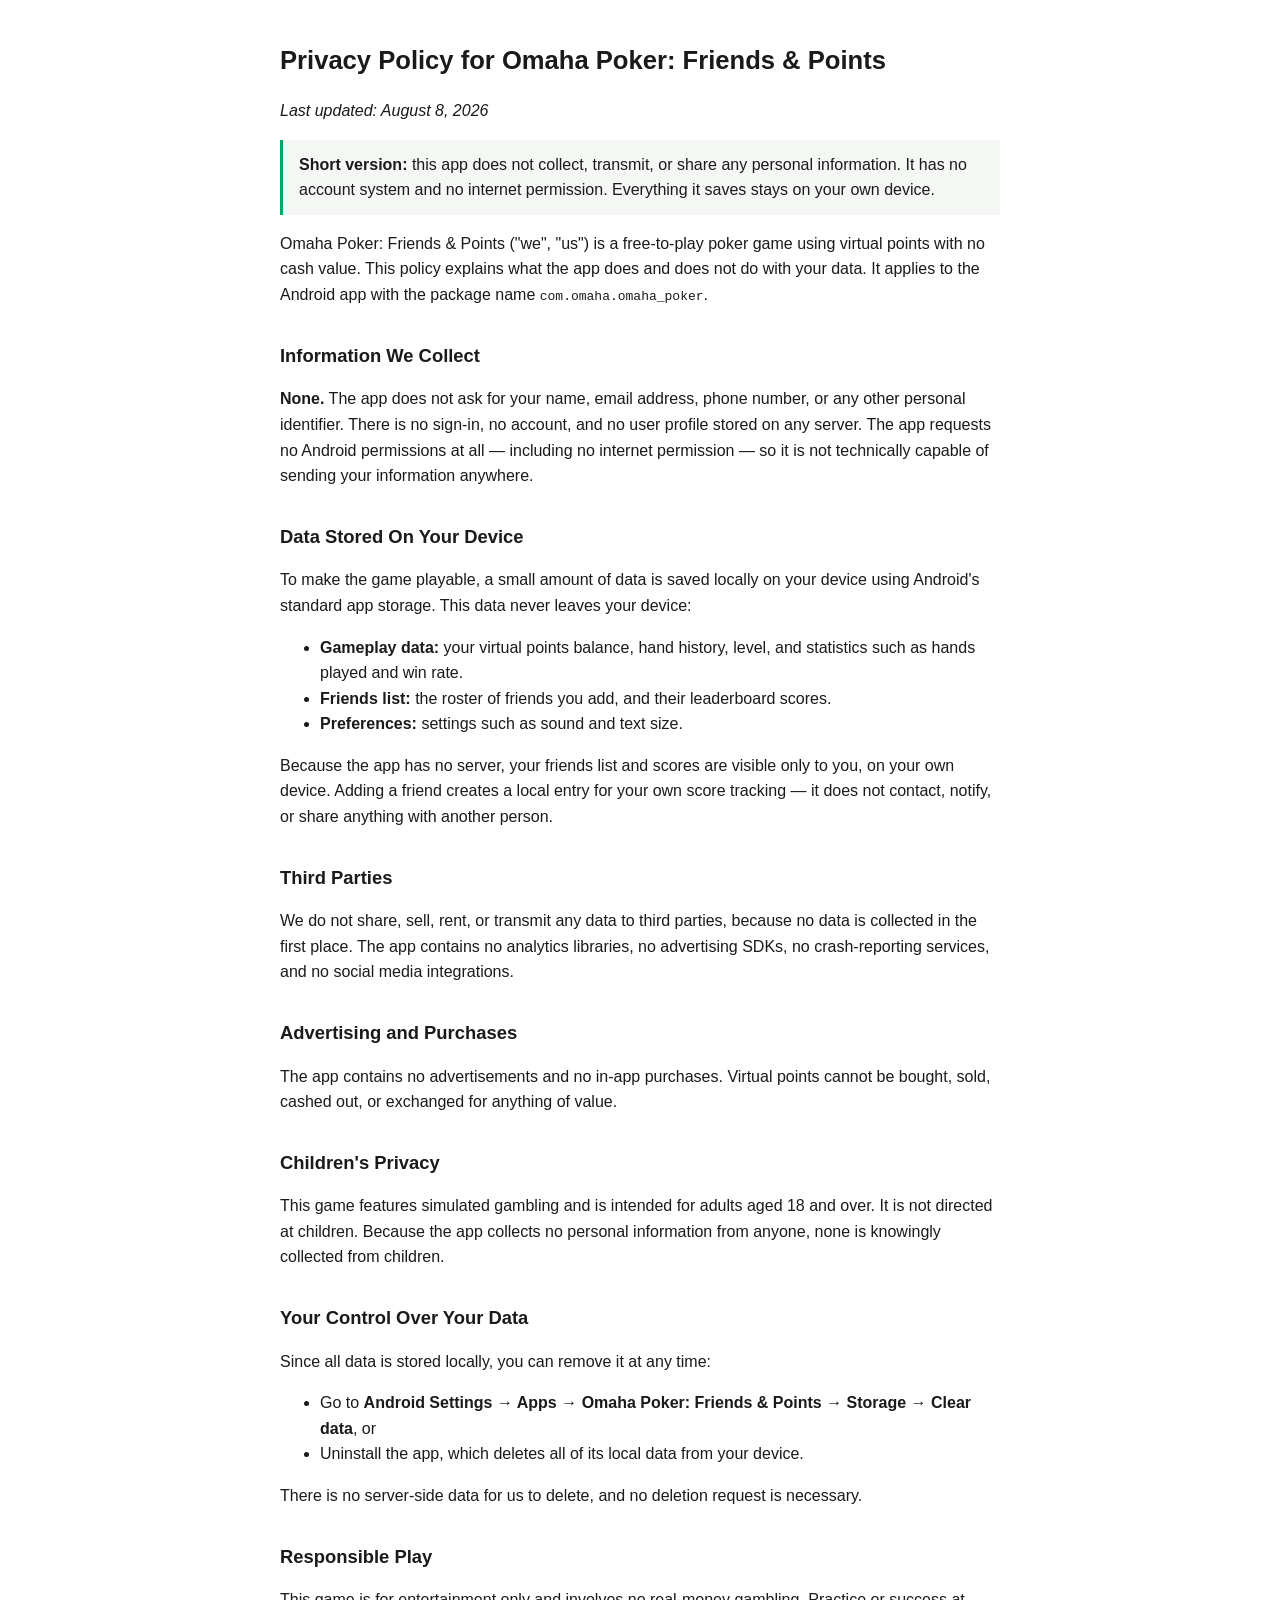
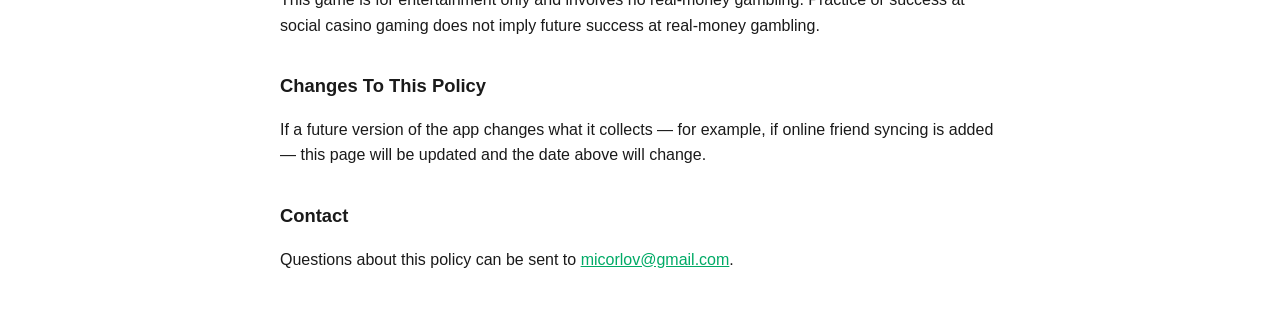
==== privacy-policy.html @ 6b10f0f4 "Add privacy policy for Omaha Poker: Friends & Points" ====
<!DOCTYPE html>
<html lang="en">
<head>
<meta charset="UTF-8">
<meta name="viewport" content="width=device-width, initial-scale=1.0">
<title>Privacy Policy — Omaha Poker: Friends &amp; Points</title>
<style>
  body { font-family: -apple-system, BlinkMacSystemFont, 'Segoe UI', Roboto, sans-serif; max-width: 720px; margin: 40px auto; padding: 0 20px; line-height: 1.6; color: #1a1a1a; background: #fff; }
  h1 { font-size: 1.6em; }
  h2 { font-size: 1.15em; margin-top: 1.8em; }
  a { color: #0a6; }
  .lede { background: #f4f7f4; border-left: 3px solid #0a6; padding: 12px 16px; }
</style>
</head>
<body>
<h1>Privacy Policy for Omaha Poker: Friends &amp; Points</h1>
<p><em>Last updated: August 8, 2026</em></p>

<p class="lede"><strong>Short version:</strong> this app does not collect, transmit, or
share any personal information. It has no account system and no internet permission.
Everything it saves stays on your own device.</p>

<p>Omaha Poker: Friends &amp; Points ("we", "us") is a free-to-play poker game using
virtual points with no cash value. This policy explains what the app does and does not
do with your data. It applies to the Android app with the package name
<code>com.omaha.omaha_poker</code>.</p>

<h2>Information We Collect</h2>
<p><strong>None.</strong> The app does not ask for your name, email address, phone
number, or any other personal identifier. There is no sign-in, no account, and no
user profile stored on any server. The app requests no Android permissions at all —
including no internet permission — so it is not technically capable of sending your
information anywhere.</p>

<h2>Data Stored On Your Device</h2>
<p>To make the game playable, a small amount of data is saved locally on your device
using Android's standard app storage. This data never leaves your device:</p>
<ul>
  <li><strong>Gameplay data:</strong> your virtual points balance, hand history, level, and statistics such as hands played and win rate.</li>
  <li><strong>Friends list:</strong> the roster of friends you add, and their leaderboard scores.</li>
  <li><strong>Preferences:</strong> settings such as sound and text size.</li>
</ul>
<p>Because the app has no server, your friends list and scores are visible only to you,
on your own device. Adding a friend creates a local entry for your own score tracking —
it does not contact, notify, or share anything with another person.</p>

<h2>Third Parties</h2>
<p>We do not share, sell, rent, or transmit any data to third parties, because no data
is collected in the first place. The app contains no analytics libraries, no
advertising SDKs, no crash-reporting services, and no social media integrations.</p>

<h2>Advertising and Purchases</h2>
<p>The app contains no advertisements and no in-app purchases. Virtual points cannot be
bought, sold, cashed out, or exchanged for anything of value.</p>

<h2>Children's Privacy</h2>
<p>This game features simulated gambling and is intended for adults aged 18 and over.
It is not directed at children. Because the app collects no personal information from
anyone, none is knowingly collected from children.</p>

<h2>Your Control Over Your Data</h2>
<p>Since all data is stored locally, you can remove it at any time:</p>
<ul>
  <li>Go to <strong>Android Settings → Apps → Omaha Poker: Friends &amp; Points → Storage → Clear data</strong>, or</li>
  <li>Uninstall the app, which deletes all of its local data from your device.</li>
</ul>
<p>There is no server-side data for us to delete, and no deletion request is necessary.</p>

<h2>Responsible Play</h2>
<p>This game is for entertainment only and involves no real-money gambling. Practice or
success at social casino gaming does not imply future success at real-money gambling.</p>

<h2>Changes To This Policy</h2>
<p>If a future version of the app changes what it collects — for example, if online
friend syncing is added — this page will be updated and the date above will change.</p>

<h2>Contact</h2>
<p>Questions about this policy can be sent to
<a href="mailto:micorlov@gmail.com">micorlov@gmail.com</a>.</p>
</body>
</html>
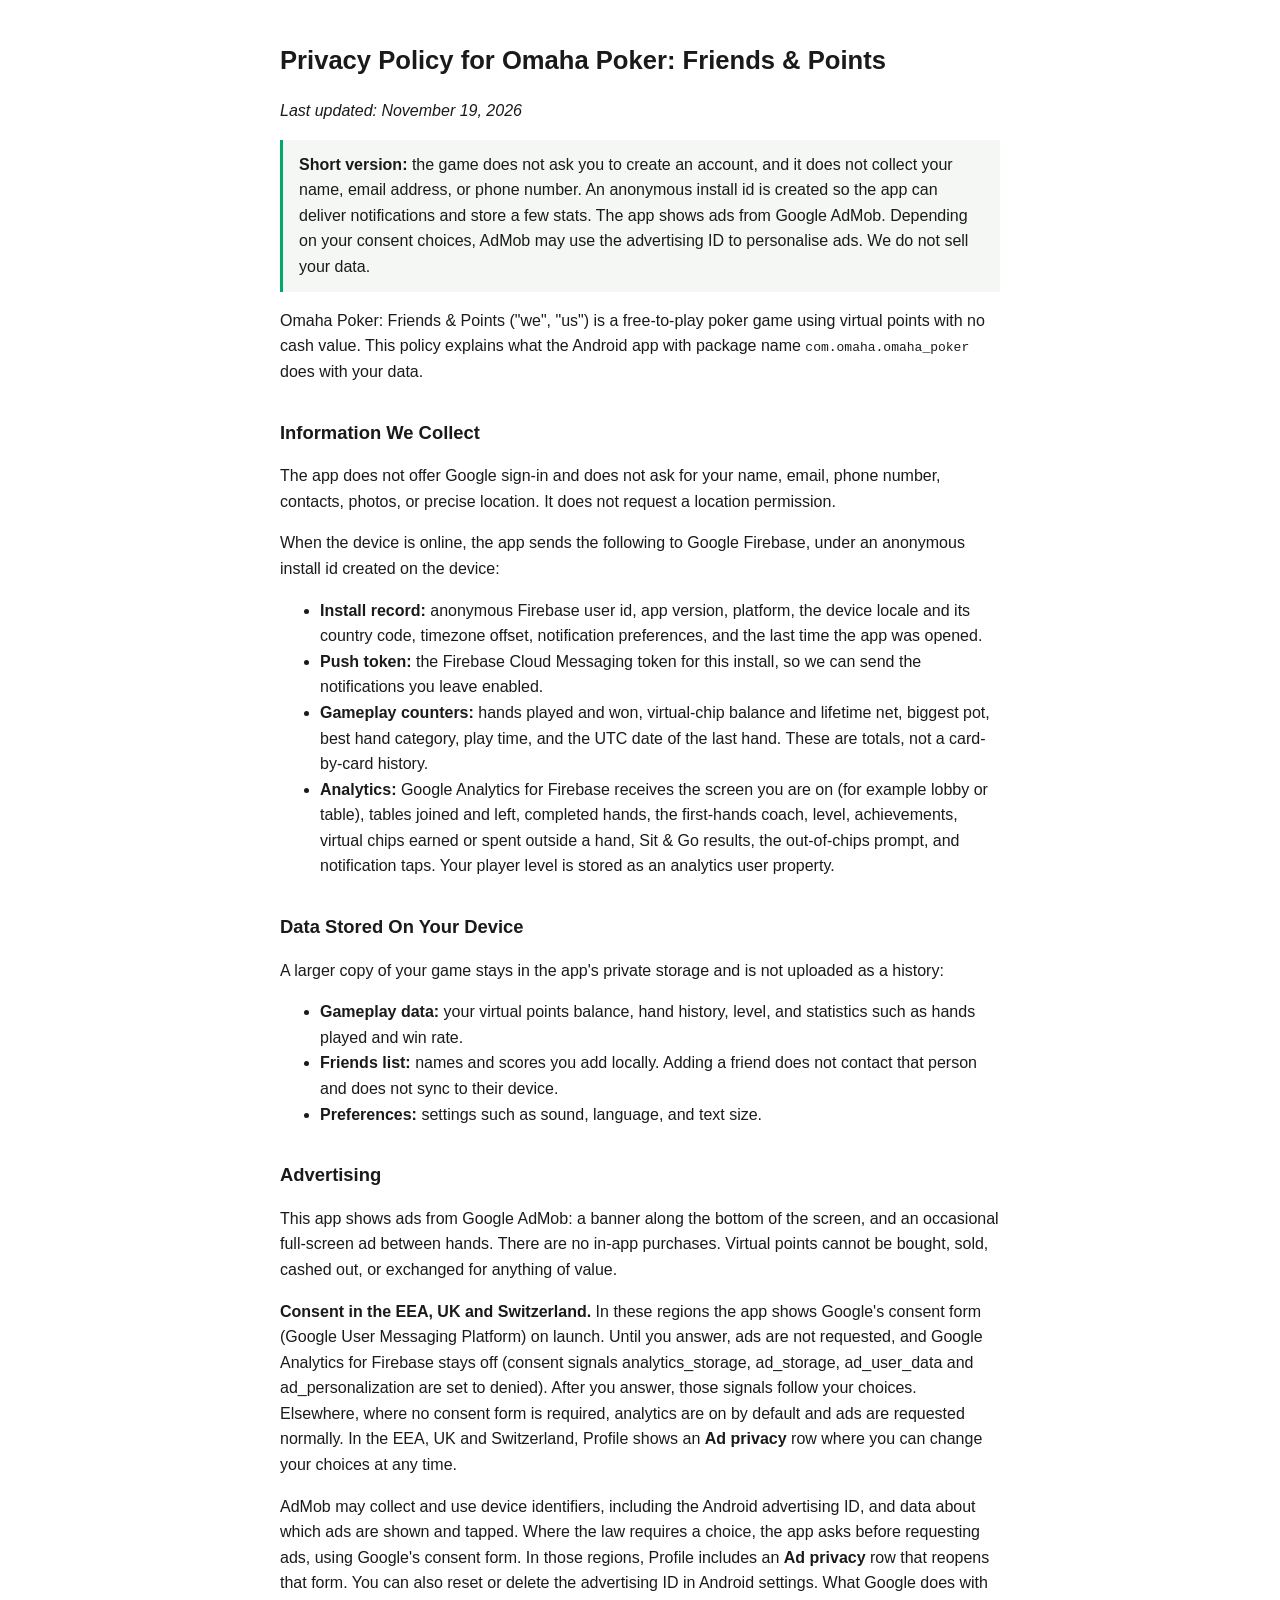
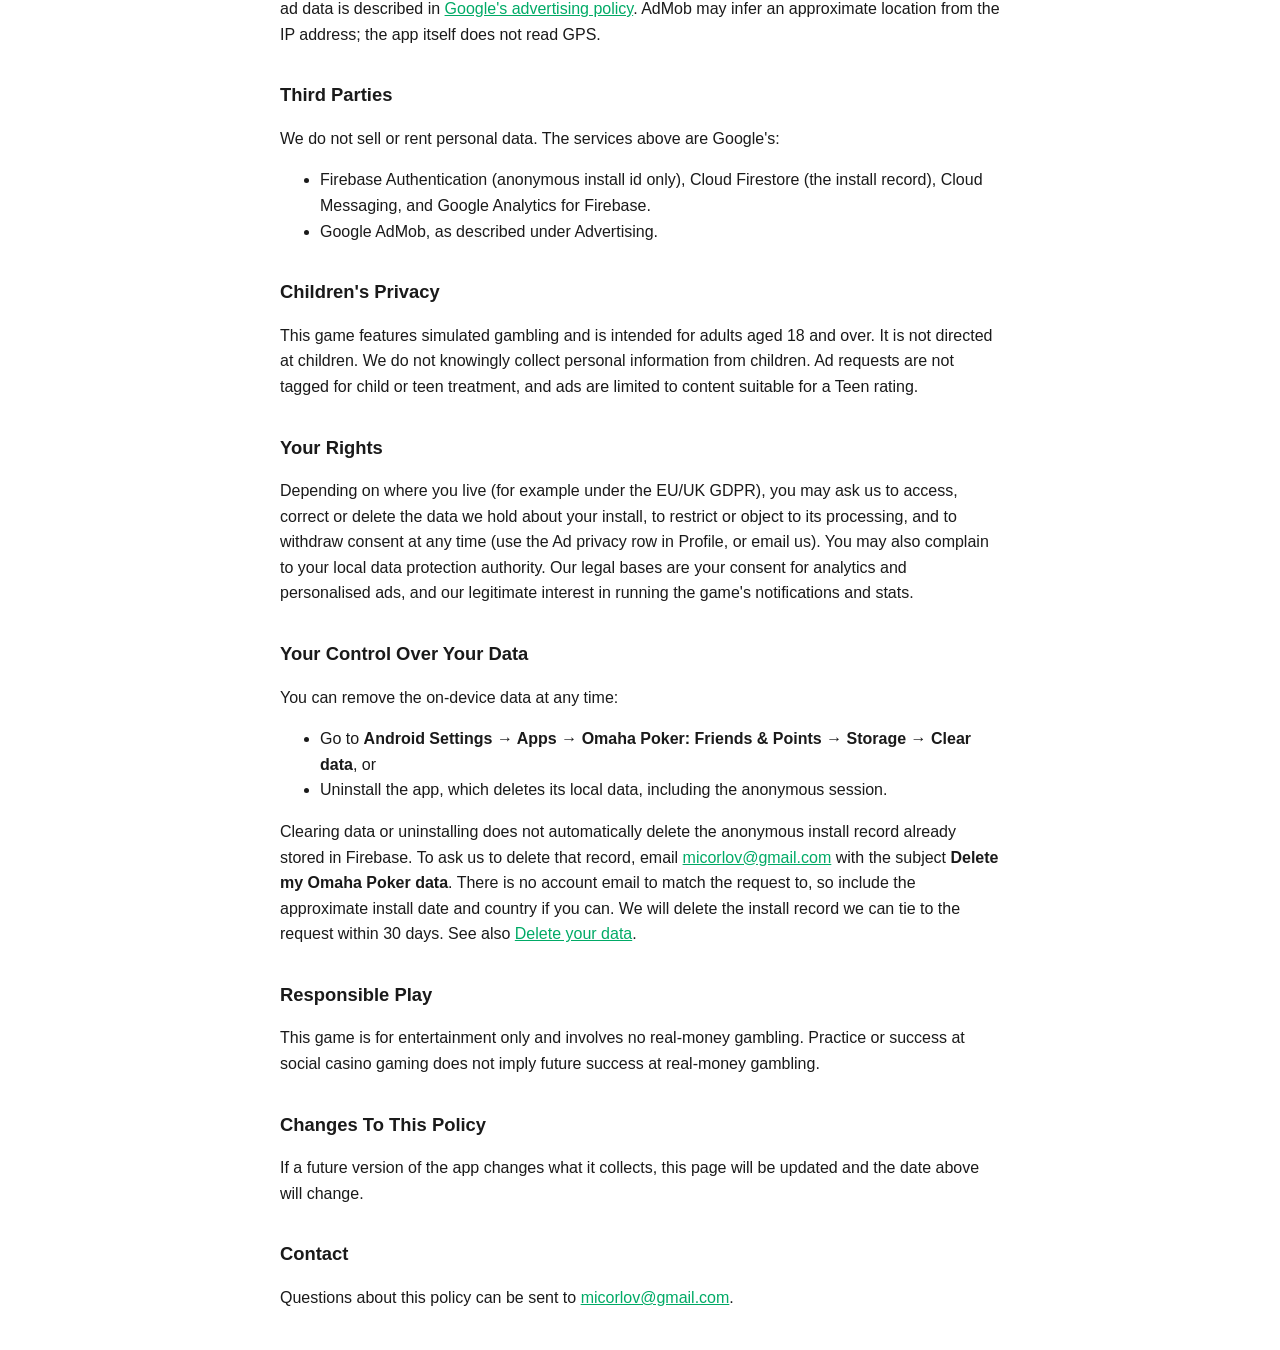
==== commit 6948d8cf: "Update privacy policy for AdMob, UMP consent and data deletion. Replaces the 8 August 2026 policy wi" ====
--- a/privacy-policy.html
+++ b/privacy-policy.html
@@ -14,65 +14,74 @@
 </head>
 <body>
 <h1>Privacy Policy for Omaha Poker: Friends &amp; Points</h1>
-<p><em>Last updated: August 8, 2026</em></p>
+<p><em>Last updated: November 19, 2026</em></p>
 
-<p class="lede"><strong>Short version:</strong> this app does not collect, transmit, or
-share any personal information. It has no account system and no internet permission.
-Everything it saves stays on your own device.</p>
+<p class="lede"><strong>Short version:</strong> the game does not ask you to create an account, and it
+does not collect your name, email address, or phone number. An anonymous install id is created
+so the app can deliver notifications and store a few stats. The app shows ads from Google AdMob.
+Depending on your consent choices, AdMob may use the advertising ID to personalise ads. We do not
+sell your data.</p>
 
 <p>Omaha Poker: Friends &amp; Points ("we", "us") is a free-to-play poker game using
-virtual points with no cash value. This policy explains what the app does and does not
-do with your data. It applies to the Android app with the package name
-<code>com.omaha.omaha_poker</code>.</p>
+virtual points with no cash value. This policy explains what the Android app with package name
+<code>com.omaha.omaha_poker</code> does with your data.</p>
 
 <h2>Information We Collect</h2>
-<p><strong>None.</strong> The app does not ask for your name, email address, phone
-number, or any other personal identifier. There is no sign-in, no account, and no
-user profile stored on any server. The app requests no Android permissions at all —
-including no internet permission — so it is not technically capable of sending your
-information anywhere.</p>
+<p>The app does not offer Google sign-in and does not ask for your name, email, phone number,
+contacts, photos, or precise location. It does not request a location permission.</p>
+<p>When the device is online, the app sends the following to Google Firebase, under an anonymous
+install id created on the device:</p>
+<ul>
+  <li><strong>Install record:</strong> anonymous Firebase user id, app version, platform, the device locale and its country code, timezone offset, notification preferences, and the last time the app was opened.</li>
+  <li><strong>Push token:</strong> the Firebase Cloud Messaging token for this install, so we can send the notifications you leave enabled.</li>
+  <li><strong>Gameplay counters:</strong> hands played and won, virtual-chip balance and lifetime net, biggest pot, best hand category, play time, and the UTC date of the last hand. These are totals, not a card-by-card history.</li>
+  <li><strong>Analytics:</strong> Google Analytics for Firebase receives the screen you are on (for example lobby or table), tables joined and left, completed hands, the first-hands coach, level, achievements, virtual chips earned or spent outside a hand, Sit &amp; Go results, the out-of-chips prompt, and notification taps. Your player level is stored as an analytics user property.</li>
+</ul>
 
 <h2>Data Stored On Your Device</h2>
-<p>To make the game playable, a small amount of data is saved locally on your device
-using Android's standard app storage. This data never leaves your device:</p>
+<p>A larger copy of your game stays in the app's private storage and is not uploaded as a history:</p>
 <ul>
   <li><strong>Gameplay data:</strong> your virtual points balance, hand history, level, and statistics such as hands played and win rate.</li>
-  <li><strong>Friends list:</strong> the roster of friends you add, and their leaderboard scores.</li>
-  <li><strong>Preferences:</strong> settings such as sound and text size.</li>
+  <li><strong>Friends list:</strong> names and scores you add locally. Adding a friend does not contact that person and does not sync to their device.</li>
+  <li><strong>Preferences:</strong> settings such as sound, language, and text size.</li>
 </ul>
-<p>Because the app has no server, your friends list and scores are visible only to you,
-on your own device. Adding a friend creates a local entry for your own score tracking —
-it does not contact, notify, or share anything with another person.</p>
+
+<h2>Advertising</h2>
+<p>This app shows ads from Google AdMob: a banner along the bottom of the screen, and an occasional full-screen ad between hands. There are no in-app purchases. Virtual points cannot be bought, sold, cashed out, or exchanged for anything of value.</p>
+<p><strong>Consent in the EEA, UK and Switzerland.</strong> In these regions the app shows Google's consent form (Google User Messaging Platform) on launch. Until you answer, ads are not requested, and Google Analytics for Firebase stays off (consent signals analytics_storage, ad_storage, ad_user_data and ad_personalization are set to denied). After you answer, those signals follow your choices. Elsewhere, where no consent form is required, analytics are on by default and ads are requested normally. In the EEA, UK and Switzerland, Profile shows an <strong>Ad privacy</strong> row where you can change your choices at any time.</p>
+<p>AdMob may collect and use device identifiers, including the Android advertising ID, and data about which ads are shown and tapped. Where the law requires a choice, the app asks before requesting ads, using Google's consent form. In those regions, Profile includes an <strong>Ad privacy</strong> row that reopens that form. You can also reset or delete the advertising ID in Android settings. What Google does with ad data is described in <a href="https://policies.google.com/technologies/ads">Google's advertising policy</a>. AdMob may infer an approximate location from the IP address; the app itself does not read GPS.</p>
 
 <h2>Third Parties</h2>
-<p>We do not share, sell, rent, or transmit any data to third parties, because no data
-is collected in the first place. The app contains no analytics libraries, no
-advertising SDKs, no crash-reporting services, and no social media integrations.</p>
-
-<h2>Advertising and Purchases</h2>
-<p>The app contains no advertisements and no in-app purchases. Virtual points cannot be
-bought, sold, cashed out, or exchanged for anything of value.</p>
+<p>We do not sell or rent personal data. The services above are Google's:</p>
+<ul>
+  <li>Firebase Authentication (anonymous install id only), Cloud Firestore (the install record), Cloud Messaging, and Google Analytics for Firebase.</li>
+  <li>Google AdMob, as described under Advertising.</li>
+</ul>
 
 <h2>Children's Privacy</h2>
 <p>This game features simulated gambling and is intended for adults aged 18 and over.
-It is not directed at children. Because the app collects no personal information from
-anyone, none is knowingly collected from children.</p>
+It is not directed at children. We do not knowingly collect personal information from children.
+Ad requests are not tagged for child or teen treatment, and ads are limited to content suitable for a Teen rating.</p>
+
+<h2>Your Rights</h2>
+<p>Depending on where you live (for example under the EU/UK GDPR), you may ask us to access, correct or delete the data we hold about your install, to restrict or object to its processing, and to withdraw consent at any time (use the Ad privacy row in Profile, or email us). You may also complain to your local data protection authority. Our legal bases are your consent for analytics and personalised ads, and our legitimate interest in running the game's notifications and stats.</p>
 
 <h2>Your Control Over Your Data</h2>
-<p>Since all data is stored locally, you can remove it at any time:</p>
+<p>You can remove the on-device data at any time:</p>
 <ul>
   <li>Go to <strong>Android Settings → Apps → Omaha Poker: Friends &amp; Points → Storage → Clear data</strong>, or</li>
-  <li>Uninstall the app, which deletes all of its local data from your device.</li>
+  <li>Uninstall the app, which deletes its local data, including the anonymous session.</li>
 </ul>
-<p>There is no server-side data for us to delete, and no deletion request is necessary.</p>
+<p>Clearing data or uninstalling does not automatically delete the anonymous install record already stored in Firebase. To ask us to delete that record, email
+<a href="mailto:micorlov@gmail.com">micorlov@gmail.com</a> with the subject <strong>Delete my Omaha Poker data</strong>.
+There is no account email to match the request to, so include the approximate install date and country if you can. We will delete the install record we can tie to the request within 30 days. See also <a href="delete-account.html">Delete your data</a>.</p>
 
 <h2>Responsible Play</h2>
 <p>This game is for entertainment only and involves no real-money gambling. Practice or
 success at social casino gaming does not imply future success at real-money gambling.</p>
 
 <h2>Changes To This Policy</h2>
-<p>If a future version of the app changes what it collects — for example, if online
-friend syncing is added — this page will be updated and the date above will change.</p>
+<p>If a future version of the app changes what it collects, this page will be updated and the date above will change.</p>
 
 <h2>Contact</h2>
 <p>Questions about this policy can be sent to
